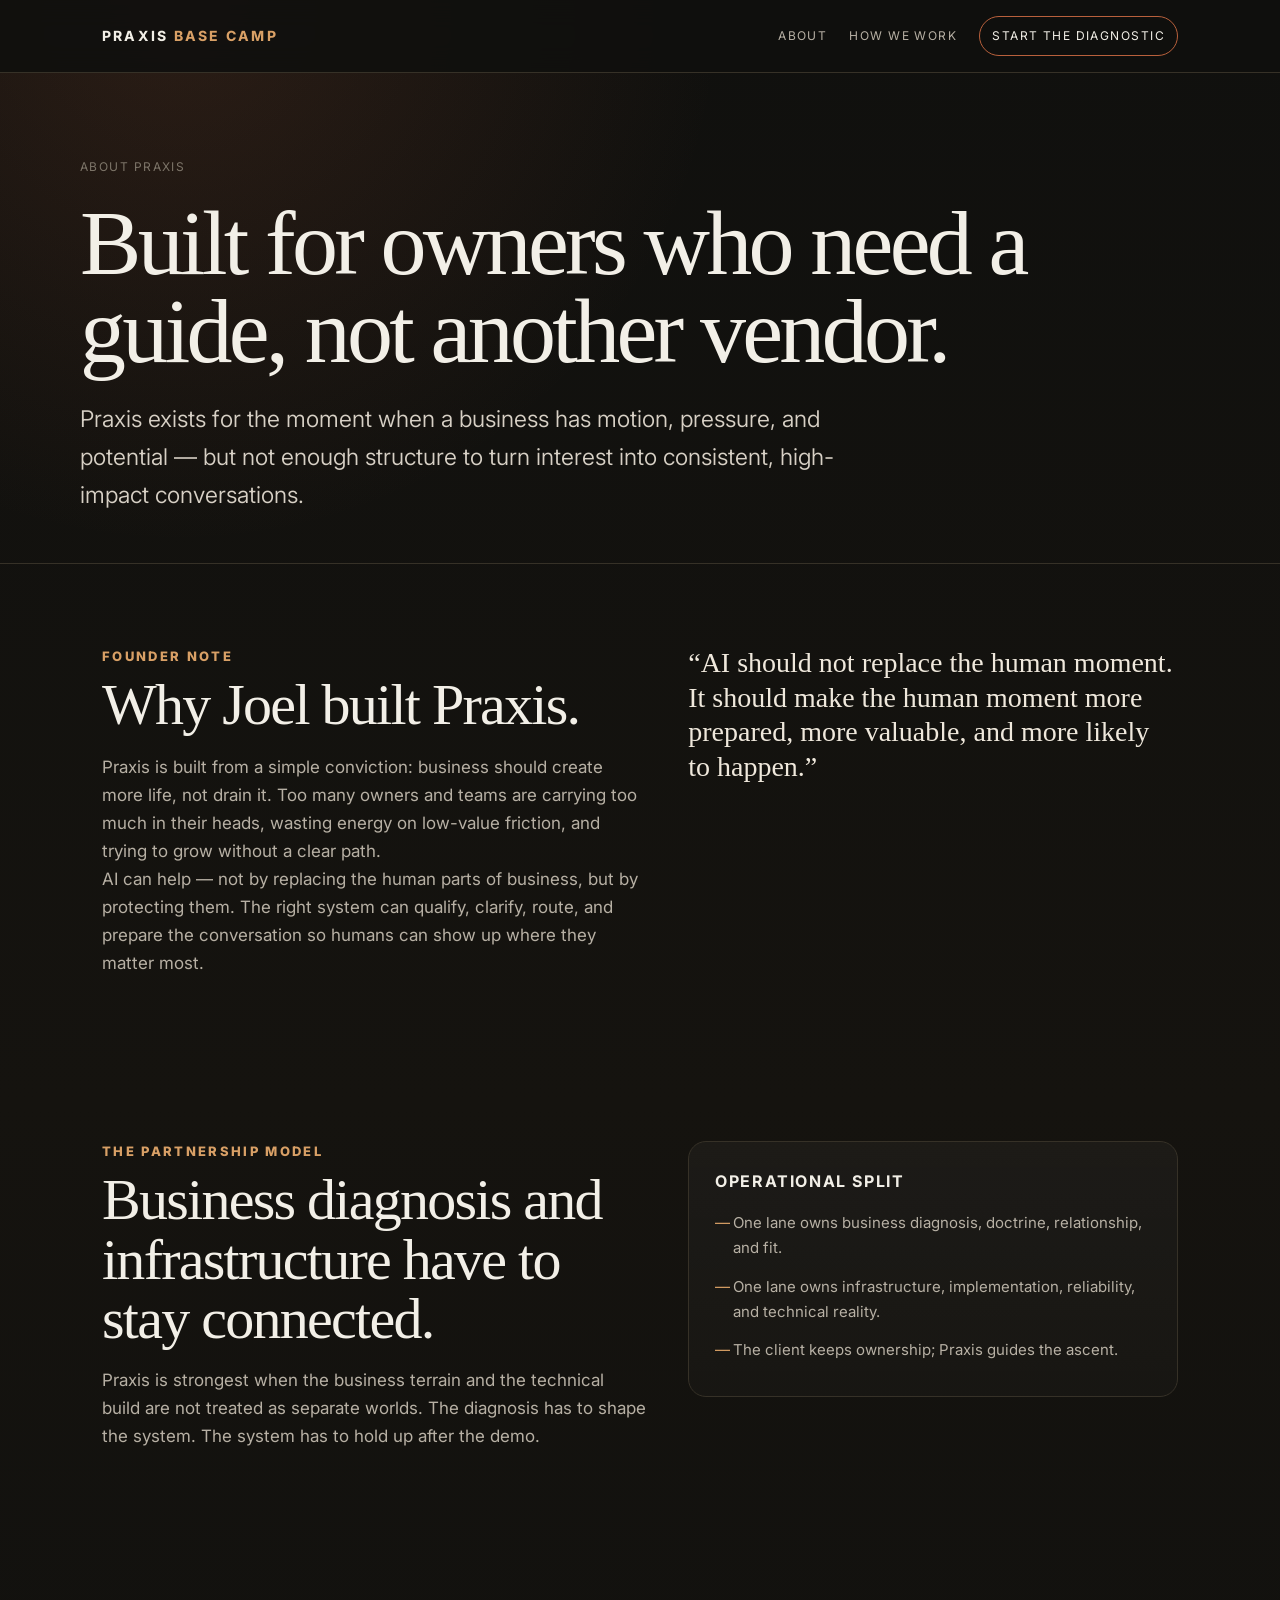
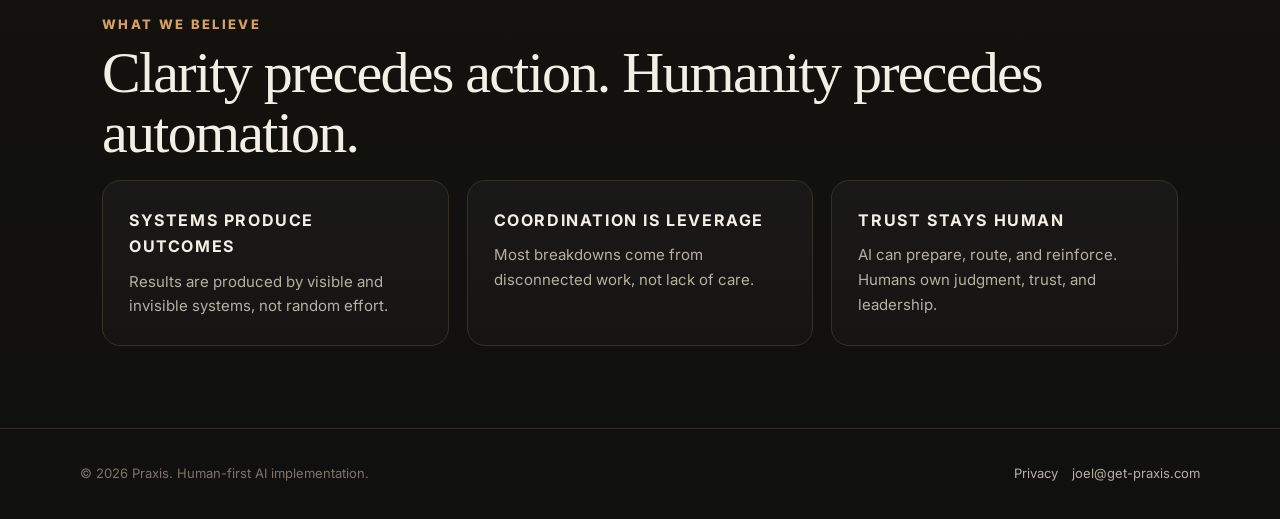
==== about.html @ cceb7b86 "Cache bust site stylesheet" ====
<!doctype html><html lang="en"><head><meta charset="utf-8"><meta name="viewport" content="width=device-width, initial-scale=1"><title>About Praxis</title><meta name="description" content="Praxis is the guide and implementation layer for human-first AI conversation systems."><link rel="preconnect" href="https://fonts.googleapis.com"><link rel="preconnect" href="https://fonts.gstatic.com" crossorigin><link href="https://fonts.googleapis.com/css2?family=Inter:wght@300;400;500;600;700;800&display=swap" rel="stylesheet"><link rel="stylesheet" href="/assets/site.css?v=078dad2"></head><body><div class="site"><nav class="nav"><div class="nav-inner"><a class="brand" href="/">PRAXIS <span>BASE CAMP</span></a><button class="menu" aria-label="Menu" onclick="document.querySelector('.links').classList.toggle('open')">Menu</button><div class="links"><a href="/about.html">About</a><a href="/how-we-work.html">How We Work</a><a class="nav-cta" href="/work-with-us.html#chat">Start the diagnostic</a></div></div></nav><main>
<section class="page-hero wrap"><div class="breadcrumb">About Praxis</div><h1>Built for owners who need a guide, not another vendor.</h1><p class="lead">Praxis exists for the moment when a business has motion, pressure, and potential — but not enough structure to turn interest into consistent, high-impact conversations.</p></section><div class="divider"></div>
<section class="section"><div class="wrap split"><div><div class="kicker">Founder note</div><h2>Why Joel built Praxis.</h2><p>Praxis is built from a simple conviction: business should create more life, not drain it. Too many owners and teams are carrying too much in their heads, wasting energy on low-value friction, and trying to grow without a clear path.</p><p>AI can help — not by replacing the human parts of business, but by protecting them. The right system can qualify, clarify, route, and prepare the conversation so humans can show up where they matter most.</p></div><div class="quote">“AI should not replace the human moment. It should make the human moment more prepared, more valuable, and more likely to happen.”</div></div></section>
<section class="section alt"><div class="wrap split"><div><div class="kicker">The partnership model</div><h2>Business diagnosis and infrastructure have to stay connected.</h2><p>Praxis is strongest when the business terrain and the technical build are not treated as separate worlds. The diagnosis has to shape the system. The system has to hold up after the demo.</p></div><div class="card"><h3>Operational split</h3><ul><li>One lane owns business diagnosis, doctrine, relationship, and fit.</li><li>One lane owns infrastructure, implementation, reliability, and technical reality.</li><li>The client keeps ownership; Praxis guides the ascent.</li></ul></div></div></section>
<section class="section"><div class="wrap"><div class="kicker">What we believe</div><h2>Clarity precedes action. Humanity precedes automation.</h2><div class="grid three"><div class="card"><h3>Systems produce outcomes</h3><p>Results are produced by visible and invisible systems, not random effort.</p></div><div class="card"><h3>Coordination is leverage</h3><p>Most breakdowns come from disconnected work, not lack of care.</p></div><div class="card"><h3>Trust stays human</h3><p>AI can prepare, route, and reinforce. Humans own judgment, trust, and leadership.</p></div></div></div></section>
</main><footer class="footer"><div class="footer-inner"><div>© 2026 Praxis. Human-first AI implementation.</div><div><a href="/privacy.html">Privacy</a><a href="mailto:joel@get-praxis.com">joel@get-praxis.com</a></div></div></footer></div></body></html>
---- assets/site.css ----
:root{
  --bg:#10100e; --panel:#181714; --panel2:#211f1a; --ink:#f2efe7; --muted:#b7b0a4; --faint:#7d7569; --line:#363127; --accent:#b8603c; --accent2:#d9a066; --ok:#8ca37d;
  --max:1120px; --serif: Georgia, 'Times New Roman', serif; --sans: Inter, ui-sans-serif, system-ui, -apple-system, BlinkMacSystemFont, 'Segoe UI', sans-serif;
}
*{box-sizing:border-box;margin:0;padding:0} html{scroll-behavior:smooth} body{font-family:var(--sans);background:var(--bg);color:var(--ink);line-height:1.65;-webkit-font-smoothing:antialiased} a{color:inherit}.site{min-height:100vh;background:radial-gradient(circle at 14% 0%,rgba(184,96,60,.16),transparent 34rem),linear-gradient(180deg,#10100e 0%,#15130f 52%,#10100e 100%)}
.nav{position:sticky;top:0;z-index:20;background:rgba(16,16,14,.9);backdrop-filter:blur(14px);border-bottom:1px solid var(--line)}.nav-inner{max-width:var(--max);margin:0 auto;padding:16px 22px;display:flex;align-items:center;justify-content:space-between;gap:20px}.brand{text-decoration:none;font-weight:750;letter-spacing:.16em;text-transform:uppercase;font-size:14px}.brand span{color:var(--accent2)}.links{display:flex;align-items:center;gap:22px}.links a,.links span{text-decoration:none;color:var(--muted);font-size:12px;letter-spacing:.12em;text-transform:uppercase}.links a:hover{color:var(--ink)}.nav-cta{border:1px solid var(--accent);color:var(--ink)!important;padding:9px 12px;border-radius:999px}.disabled-link{opacity:.62;cursor:not-allowed}.menu{display:none;background:none;border:1px solid var(--line);color:var(--ink);border-radius:8px;padding:8px 10px}
.wrap{max-width:var(--max);margin:0 auto;padding:0 22px}.hero{padding:112px 22px 88px;max-width:var(--max);margin:0 auto}.home-hero{position:relative;display:grid;grid-template-columns:minmax(0,1fr) 360px;gap:42px;align-items:center;margin-top:34px;margin-bottom:34px;padding:74px 54px 70px;border:1px solid rgba(227,188,123,.18);border-radius:30px;overflow:hidden;background:radial-gradient(circle at 16% 12%,rgba(227,188,123,.22),transparent 34%),radial-gradient(circle at 92% 20%,rgba(147,164,169,.23),transparent 36%),linear-gradient(135deg,#17140f 0%,#0d0e0d 58%,#151b1c 100%);box-shadow:0 34px 110px rgba(0,0,0,.34),0 1px 0 rgba(255,255,255,.05) inset}.home-hero:before{content:"";position:absolute;inset:16px;border-radius:24px;opacity:.12;background:repeating-radial-gradient(ellipse at 74% 45%,transparent 0 28px,rgba(227,188,123,.4) 29px 30px,transparent 31px 56px);mask-image:linear-gradient(to bottom,transparent,black 12%,black 74%,transparent);pointer-events:none}.home-hero>*{position:relative;z-index:1}.eyebrow{font-size:12px;letter-spacing:.22em;text-transform:uppercase;color:var(--accent2);font-weight:700;margin-bottom:18px}.hero h1,.page-hero h1{font-family:var(--serif);font-weight:500;letter-spacing:-.04em;line-height:.96;font-size:clamp(48px,8vw,92px);max-width:960px}.hero h1 em,.page-hero h1 em{font-style:italic;color:var(--accent2)}.lead{font-size:clamp(18px,2.1vw,23px);color:#d7d0c5;max-width:760px;margin-top:26px;font-weight:350}.hero-actions{display:flex;gap:14px;flex-wrap:wrap;margin-top:34px}.btn{display:inline-flex;align-items:center;justify-content:center;text-decoration:none;border-radius:999px;padding:13px 18px;font-size:13px;letter-spacing:.12em;text-transform:uppercase;font-weight:700}.btn.primary{background:var(--accent);color:#fff}.btn.secondary{border:1px solid var(--line);color:var(--ink)}.hero-primary{background:linear-gradient(180deg,#f9d998,#e5ad54)!important;color:#17130d!important;padding:15px 22px;box-shadow:0 0 0 1px rgba(255,255,255,.32) inset,0 16px 42px rgba(227,188,123,.22)}.hero-secondary{background:rgba(255,255,255,.035);border-color:rgba(255,255,255,.16)!important}.hero-card{background:linear-gradient(180deg,rgba(223,232,234,.96),rgba(192,207,211,.93));border:1px solid rgba(255,255,255,.62);border-radius:24px;padding:20px;color:#121815;box-shadow:0 24px 70px rgba(0,0,0,.26);min-height:320px}.hero-card-top{display:flex;justify-content:space-between;gap:14px;align-items:center;margin-bottom:18px;font-size:12px;letter-spacing:.13em;text-transform:uppercase;color:#476068}.hero-card-top b{color:#7c3f24;font-size:11px}.signal-card{background:rgba(255,255,255,.55);border:1px solid rgba(255,255,255,.58);border-radius:18px;padding:20px}.signal-card small{display:block;text-transform:uppercase;letter-spacing:.16em;color:#7c3f24;font-weight:800;margin-bottom:9px}.signal-card strong{display:block;font-family:var(--serif);font-size:28px;line-height:1.05;color:#121815;font-weight:500}.signal-card p{color:#3f4d4f;font-size:14px;line-height:1.55;margin-top:12px}.signal-list{display:grid;gap:10px;margin-top:16px}.signal-list div{display:flex;align-items:center;gap:10px;color:#263234;font-size:14px;font-weight:700}.signal-list span{width:9px;height:9px;border-radius:999px;background:#d99b48;box-shadow:0 0 0 5px rgba(217,155,72,.16)}.btn.disabled{background:#5a5042;color:#d7d0c5;cursor:not-allowed;opacity:.78}.btn:hover{transform:translateY(-1px)}.btn.disabled:hover{transform:none}
.divider{height:1px;background:var(--line)}.section{padding:82px 0}.section h2{font-family:var(--serif);font-size:clamp(34px,5vw,58px);line-height:1.02;font-weight:500;letter-spacing:-.03em;margin-bottom:18px}.section p{color:var(--muted);font-size:17px;max-width:760px}.grid{display:grid;gap:18px}.grid.three{grid-template-columns:repeat(3,1fr)}.grid.two{grid-template-columns:repeat(2,1fr)}.card{background:linear-gradient(180deg,rgba(255,255,255,.035),rgba(255,255,255,.015));border:1px solid var(--line);border-radius:18px;padding:26px}.card h3{font-size:16px;letter-spacing:.1em;text-transform:uppercase;margin-bottom:10px}.card p,.card li{font-size:15px;color:var(--muted)}.card ul{list-style:none;margin-top:10px}.card li{padding:7px 0 7px 18px;position:relative}.card li:before{content:'—';position:absolute;left:0;color:var(--accent2)}.callout{background:var(--panel);border:1px solid var(--line);border-left:3px solid var(--accent);border-radius:16px;padding:26px;margin-top:24px;color:#d8d1c5}.split{display:grid;grid-template-columns:1fr .9fr;gap:42px;align-items:start}.kicker{font-size:13px;letter-spacing:.18em;text-transform:uppercase;color:var(--accent2);font-weight:800;margin-bottom:8px}.quote{font-family:var(--serif);font-size:28px;line-height:1.24;color:#efe8dc}.page-hero{padding:84px 0 48px}.breadcrumb{color:var(--faint);font-size:12px;letter-spacing:.12em;text-transform:uppercase;margin-bottom:22px}.list{display:grid;gap:12px;margin-top:22px}.list div{border-top:1px solid var(--line);padding-top:14px;color:var(--muted)}.list strong{color:var(--ink)}
.rep-panel{background:radial-gradient(circle at 18% 0%,rgba(255,255,255,.82),transparent 34%),linear-gradient(135deg,#eee6d7 0%,#dbe3e4 56%,#c5d1d3 100%);border:1px solid rgba(244,238,229,.72);border-radius:24px;padding:24px;box-shadow:0 34px 100px rgba(0,0,0,.30),0 1px 0 rgba(255,255,255,.6) inset;color:#181510}.rep-panel h2{color:#15120e}.rep-panel p{color:#3f413d}.rep-panel .kicker{color:#8f4d2c}.rep-frame{width:100%;height:620px;border:0;border-radius:16px;background:#d2dcdf;display:block}.rep-placeholder{min-height:620px;border:1px dashed #5a5042;border-radius:16px;display:flex;align-items:center;justify-content:center;padding:30px;text-align:center;color:var(--muted);background:#0b0b0a}.rep-placeholder strong{display:block;color:var(--ink);font-family:var(--serif);font-size:28px;margin-bottom:10px;font-weight:500}.rep-direct-link{position:relative;display:flex;min-height:360px;height:auto;flex-direction:column;align-items:center;justify-content:center;text-align:center;padding:36px;border:1px solid rgba(76,96,101,.28);overflow:hidden;background:radial-gradient(circle at 50% -24%,rgba(255,255,255,.58),transparent 44%),linear-gradient(180deg,#dce7e9 0%,#c4d2d6 100%);box-shadow:0 18px 42px rgba(67,82,83,.18),0 1px 0 rgba(255,255,255,.62) inset}.rep-direct-link:before{content:"";position:absolute;inset:18px;border-radius:14px;opacity:.22;background:repeating-radial-gradient(ellipse at 50% 48%,transparent 0 22px,rgba(44,64,70,.32) 23px 24px,transparent 25px 44px);mask-image:linear-gradient(to bottom,transparent,black 18%,black 72%,transparent);pointer-events:none}.rep-direct-link>*{position:relative;z-index:1}.rep-direct-link p{max-width:620px;color:#344247;margin:0 0 16px}.rep-direct-link strong{display:block;color:#111815;font-family:var(--serif);font-size:32px;font-weight:500;margin-bottom:4px}.basecamp-cta{background:linear-gradient(180deg,#f9d998,#e7b95f);color:#17130d;box-shadow:0 0 0 1px rgba(255,255,255,.46) inset,0 14px 34px rgba(116,80,29,.22)}.basecamp-cta:hover{background:linear-gradient(180deg,#ffe5a9,#f0c982);box-shadow:0 0 0 1px rgba(255,255,255,.55) inset,0 18px 44px rgba(116,80,29,.30)}
.fallback{margin-top:14px;font-size:14px;color:#505650}.fallback a{color:#7c3f24}

.footer{border-top:1px solid var(--line);padding:34px 22px;color:var(--faint);font-size:13px}.footer-inner{max-width:var(--max);margin:0 auto;display:flex;justify-content:space-between;gap:20px;flex-wrap:wrap}.footer a{color:var(--muted);text-decoration:none;margin-left:14px}.footer a:hover{color:var(--ink)}
@media(max-width:820px){.links{display:none;position:absolute;top:61px;left:0;right:0;background:#10100e;border-bottom:1px solid var(--line);padding:18px 22px;flex-direction:column;align-items:flex-start}.links.open{display:flex}.menu{display:block}.grid.three,.grid.two,.split{grid-template-columns:1fr}.hero{padding-top:76px}.home-hero{grid-template-columns:1fr;margin-top:18px;padding:48px 24px}.hero-card{min-height:auto}.section{padding:60px 0}.rep-frame,.rep-placeholder{height:700px;min-height:700px}.rep-direct-link{height:auto;min-height:420px}.footer-inner{display:block}.footer a{display:inline-block;margin:8px 14px 0 0}}

/* Chat iframe scroll containment: keep third-party chatbot focus/auto-scroll inside the embed. */
.rep-panel{overflow-anchor:none;contain:layout paint}.rep-frame{overscroll-behavior:contain}
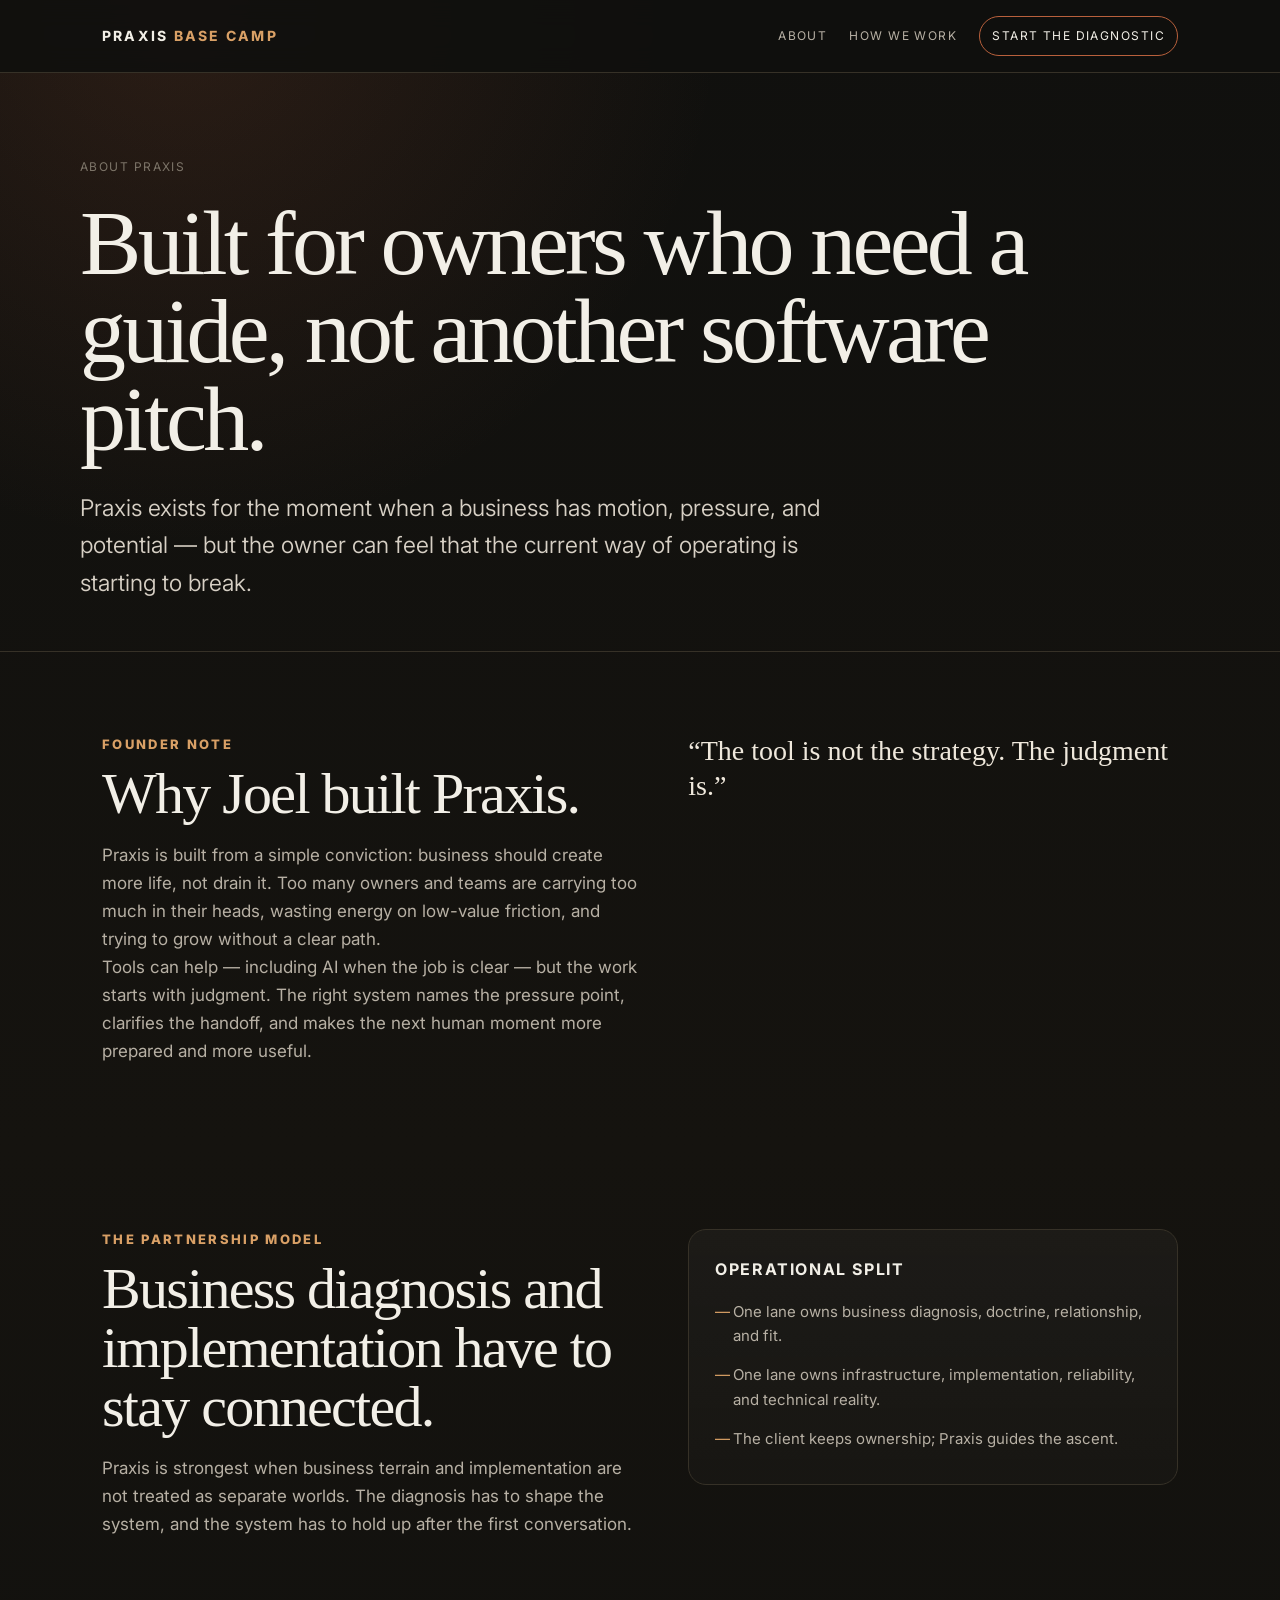
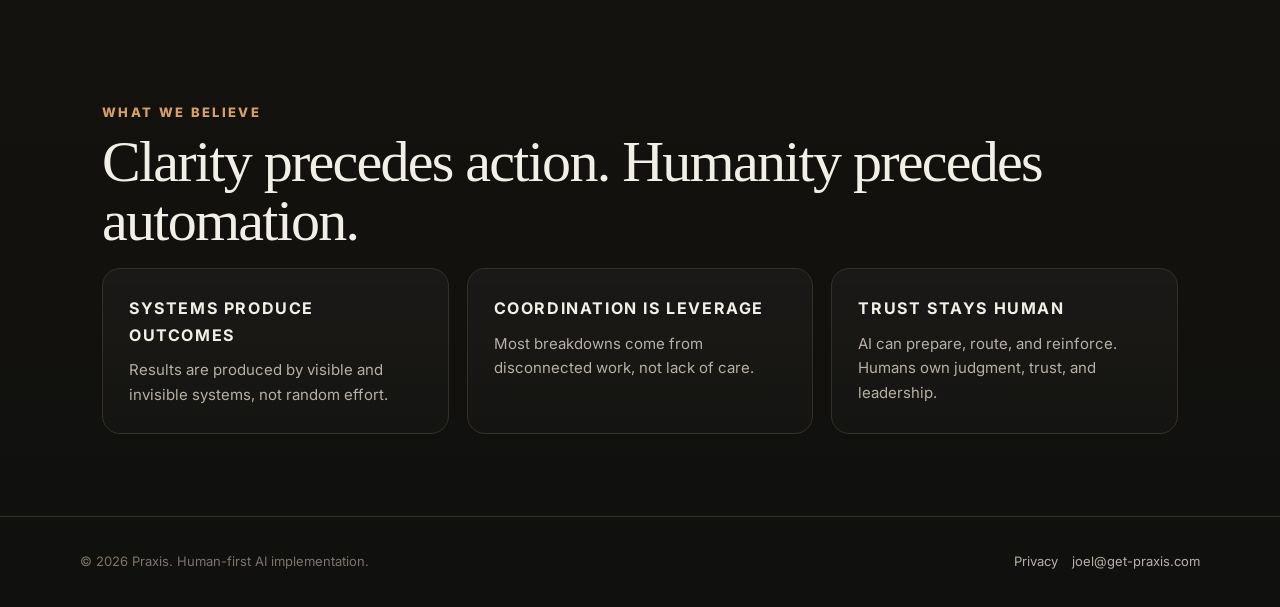
==== commit 9fc8ec36: "Update Praxis business-first positioning" ====
--- a/about.html
+++ b/about.html
@@ -1,6 +1,6 @@
-<!doctype html><html lang="en"><head><meta charset="utf-8"><meta name="viewport" content="width=device-width, initial-scale=1"><title>About Praxis</title><meta name="description" content="Praxis is the guide and implementation layer for human-first AI conversation systems."><link rel="preconnect" href="https://fonts.googleapis.com"><link rel="preconnect" href="https://fonts.gstatic.com" crossorigin><link href="https://fonts.googleapis.com/css2?family=Inter:wght@300;400;500;600;700;800&display=swap" rel="stylesheet"><link rel="stylesheet" href="/assets/site.css?v=078dad2"></head><body><div class="site"><nav class="nav"><div class="nav-inner"><a class="brand" href="/">PRAXIS <span>BASE CAMP</span></a><button class="menu" aria-label="Menu" onclick="document.querySelector('.links').classList.toggle('open')">Menu</button><div class="links"><a href="/about.html">About</a><a href="/how-we-work.html">How We Work</a><a class="nav-cta" href="/work-with-us.html#chat">Start the diagnostic</a></div></div></nav><main>
-<section class="page-hero wrap"><div class="breadcrumb">About Praxis</div><h1>Built for owners who need a guide, not another vendor.</h1><p class="lead">Praxis exists for the moment when a business has motion, pressure, and potential — but not enough structure to turn interest into consistent, high-impact conversations.</p></section><div class="divider"></div>
-<section class="section"><div class="wrap split"><div><div class="kicker">Founder note</div><h2>Why Joel built Praxis.</h2><p>Praxis is built from a simple conviction: business should create more life, not drain it. Too many owners and teams are carrying too much in their heads, wasting energy on low-value friction, and trying to grow without a clear path.</p><p>AI can help — not by replacing the human parts of business, but by protecting them. The right system can qualify, clarify, route, and prepare the conversation so humans can show up where they matter most.</p></div><div class="quote">“AI should not replace the human moment. It should make the human moment more prepared, more valuable, and more likely to happen.”</div></div></section>
-<section class="section alt"><div class="wrap split"><div><div class="kicker">The partnership model</div><h2>Business diagnosis and infrastructure have to stay connected.</h2><p>Praxis is strongest when the business terrain and the technical build are not treated as separate worlds. The diagnosis has to shape the system. The system has to hold up after the demo.</p></div><div class="card"><h3>Operational split</h3><ul><li>One lane owns business diagnosis, doctrine, relationship, and fit.</li><li>One lane owns infrastructure, implementation, reliability, and technical reality.</li><li>The client keeps ownership; Praxis guides the ascent.</li></ul></div></div></section>
+<!doctype html><html lang="en"><head><meta charset="utf-8"><meta name="viewport" content="width=device-width, initial-scale=1"><title>About Praxis</title><meta name="description" content="Praxis is a business-first implementation partner for owner-led companies that need clarity before tools."><link rel="preconnect" href="https://fonts.googleapis.com"><link rel="preconnect" href="https://fonts.gstatic.com" crossorigin><link href="https://fonts.googleapis.com/css2?family=Inter:wght@300;400;500;600;700;800&display=swap" rel="stylesheet"><link rel="stylesheet" href="/assets/site.css?v=topo-compass-1"></head><body><div class="site"><nav class="nav"><div class="nav-inner"><a class="brand" href="/">PRAXIS <span>BASE CAMP</span></a><button class="menu" aria-label="Menu" onclick="document.querySelector('.links').classList.toggle('open')">Menu</button><div class="links"><a href="/about.html">About</a><a href="/how-we-work.html">How We Work</a><a class="nav-cta" href="/work-with-us.html#chat">Start the diagnostic</a></div></div></nav><main>
+<section class="page-hero wrap"><div class="breadcrumb">About Praxis</div><h1>Built for owners who need a guide, not another software pitch.</h1><p class="lead">Praxis exists for the moment when a business has motion, pressure, and potential — but the owner can feel that the current way of operating is starting to break.</p></section><div class="divider"></div>
+<section class="section"><div class="wrap split"><div><div class="kicker">Founder note</div><h2>Why Joel built Praxis.</h2><p>Praxis is built from a simple conviction: business should create more life, not drain it. Too many owners and teams are carrying too much in their heads, wasting energy on low-value friction, and trying to grow without a clear path.</p><p>Tools can help — including AI when the job is clear — but the work starts with judgment. The right system names the pressure point, clarifies the handoff, and makes the next human moment more prepared and more useful.</p></div><div class="quote">“The tool is not the strategy. The judgment is.”</div></div></section>
+<section class="section alt"><div class="wrap split"><div><div class="kicker">The partnership model</div><h2>Business diagnosis and implementation have to stay connected.</h2><p>Praxis is strongest when business terrain and implementation are not treated as separate worlds. The diagnosis has to shape the system, and the system has to hold up after the first conversation.</p></div><div class="card"><h3>Operational split</h3><ul><li>One lane owns business diagnosis, doctrine, relationship, and fit.</li><li>One lane owns infrastructure, implementation, reliability, and technical reality.</li><li>The client keeps ownership; Praxis guides the ascent.</li></ul></div></div></section>
 <section class="section"><div class="wrap"><div class="kicker">What we believe</div><h2>Clarity precedes action. Humanity precedes automation.</h2><div class="grid three"><div class="card"><h3>Systems produce outcomes</h3><p>Results are produced by visible and invisible systems, not random effort.</p></div><div class="card"><h3>Coordination is leverage</h3><p>Most breakdowns come from disconnected work, not lack of care.</p></div><div class="card"><h3>Trust stays human</h3><p>AI can prepare, route, and reinforce. Humans own judgment, trust, and leadership.</p></div></div></div></section>
 </main><footer class="footer"><div class="footer-inner"><div>© 2026 Praxis. Human-first AI implementation.</div><div><a href="/privacy.html">Privacy</a><a href="mailto:joel@get-praxis.com">joel@get-praxis.com</a></div></div></footer></div></body></html>
--- a/assets/site.css
+++ b/assets/site.css
@@ -5,13 +5,13 @@
 }
 *{box-sizing:border-box;margin:0;padding:0} html{scroll-behavior:smooth} body{font-family:var(--sans);background:var(--bg);color:var(--ink);line-height:1.65;-webkit-font-smoothing:antialiased} a{color:inherit}.site{min-height:100vh;background:radial-gradient(circle at 14% 0%,rgba(184,96,60,.16),transparent 34rem),linear-gradient(180deg,#10100e 0%,#15130f 52%,#10100e 100%)}
 .nav{position:sticky;top:0;z-index:20;background:rgba(16,16,14,.9);backdrop-filter:blur(14px);border-bottom:1px solid var(--line)}.nav-inner{max-width:var(--max);margin:0 auto;padding:16px 22px;display:flex;align-items:center;justify-content:space-between;gap:20px}.brand{text-decoration:none;font-weight:750;letter-spacing:.16em;text-transform:uppercase;font-size:14px}.brand span{color:var(--accent2)}.links{display:flex;align-items:center;gap:22px}.links a,.links span{text-decoration:none;color:var(--muted);font-size:12px;letter-spacing:.12em;text-transform:uppercase}.links a:hover{color:var(--ink)}.nav-cta{border:1px solid var(--accent);color:var(--ink)!important;padding:9px 12px;border-radius:999px}.disabled-link{opacity:.62;cursor:not-allowed}.menu{display:none;background:none;border:1px solid var(--line);color:var(--ink);border-radius:8px;padding:8px 10px}
-.wrap{max-width:var(--max);margin:0 auto;padding:0 22px}.hero{padding:112px 22px 88px;max-width:var(--max);margin:0 auto}.home-hero{position:relative;display:grid;grid-template-columns:minmax(0,1fr) 360px;gap:42px;align-items:center;margin-top:34px;margin-bottom:34px;padding:74px 54px 70px;border:1px solid rgba(227,188,123,.18);border-radius:30px;overflow:hidden;background:radial-gradient(circle at 16% 12%,rgba(227,188,123,.22),transparent 34%),radial-gradient(circle at 92% 20%,rgba(147,164,169,.23),transparent 36%),linear-gradient(135deg,#17140f 0%,#0d0e0d 58%,#151b1c 100%);box-shadow:0 34px 110px rgba(0,0,0,.34),0 1px 0 rgba(255,255,255,.05) inset}.home-hero:before{content:"";position:absolute;inset:16px;border-radius:24px;opacity:.12;background:repeating-radial-gradient(ellipse at 74% 45%,transparent 0 28px,rgba(227,188,123,.4) 29px 30px,transparent 31px 56px);mask-image:linear-gradient(to bottom,transparent,black 12%,black 74%,transparent);pointer-events:none}.home-hero>*{position:relative;z-index:1}.eyebrow{font-size:12px;letter-spacing:.22em;text-transform:uppercase;color:var(--accent2);font-weight:700;margin-bottom:18px}.hero h1,.page-hero h1{font-family:var(--serif);font-weight:500;letter-spacing:-.04em;line-height:.96;font-size:clamp(48px,8vw,92px);max-width:960px}.hero h1 em,.page-hero h1 em{font-style:italic;color:var(--accent2)}.lead{font-size:clamp(18px,2.1vw,23px);color:#d7d0c5;max-width:760px;margin-top:26px;font-weight:350}.hero-actions{display:flex;gap:14px;flex-wrap:wrap;margin-top:34px}.btn{display:inline-flex;align-items:center;justify-content:center;text-decoration:none;border-radius:999px;padding:13px 18px;font-size:13px;letter-spacing:.12em;text-transform:uppercase;font-weight:700}.btn.primary{background:var(--accent);color:#fff}.btn.secondary{border:1px solid var(--line);color:var(--ink)}.hero-primary{background:linear-gradient(180deg,#f9d998,#e5ad54)!important;color:#17130d!important;padding:15px 22px;box-shadow:0 0 0 1px rgba(255,255,255,.32) inset,0 16px 42px rgba(227,188,123,.22)}.hero-secondary{background:rgba(255,255,255,.035);border-color:rgba(255,255,255,.16)!important}.hero-card{background:linear-gradient(180deg,rgba(223,232,234,.96),rgba(192,207,211,.93));border:1px solid rgba(255,255,255,.62);border-radius:24px;padding:20px;color:#121815;box-shadow:0 24px 70px rgba(0,0,0,.26);min-height:320px}.hero-card-top{display:flex;justify-content:space-between;gap:14px;align-items:center;margin-bottom:18px;font-size:12px;letter-spacing:.13em;text-transform:uppercase;color:#476068}.hero-card-top b{color:#7c3f24;font-size:11px}.signal-card{background:rgba(255,255,255,.55);border:1px solid rgba(255,255,255,.58);border-radius:18px;padding:20px}.signal-card small{display:block;text-transform:uppercase;letter-spacing:.16em;color:#7c3f24;font-weight:800;margin-bottom:9px}.signal-card strong{display:block;font-family:var(--serif);font-size:28px;line-height:1.05;color:#121815;font-weight:500}.signal-card p{color:#3f4d4f;font-size:14px;line-height:1.55;margin-top:12px}.signal-list{display:grid;gap:10px;margin-top:16px}.signal-list div{display:flex;align-items:center;gap:10px;color:#263234;font-size:14px;font-weight:700}.signal-list span{width:9px;height:9px;border-radius:999px;background:#d99b48;box-shadow:0 0 0 5px rgba(217,155,72,.16)}.btn.disabled{background:#5a5042;color:#d7d0c5;cursor:not-allowed;opacity:.78}.btn:hover{transform:translateY(-1px)}.btn.disabled:hover{transform:none}
+.wrap{max-width:var(--max);margin:0 auto;padding:0 22px}.hero{padding:112px 22px 88px;max-width:var(--max);margin:0 auto}.home-hero{position:relative;display:grid;grid-template-columns:1fr;gap:34px;align-items:center;margin-top:26px;margin-bottom:34px;padding:72px 54px 48px;border:1px solid rgba(227,188,123,.18);border-radius:32px;overflow:hidden;text-align:center;background:radial-gradient(circle at 16% 88%,rgba(241,147,70,.34),transparent 34%),radial-gradient(circle at 82% 78%,rgba(247,213,94,.42),transparent 33%),radial-gradient(circle at 50% 45%,rgba(209,146,211,.20),transparent 42%),linear-gradient(180deg,#f5f2eb 0%,#ece8df 48%,#f3d8b1 100%);box-shadow:0 34px 110px rgba(0,0,0,.22),0 1px 0 rgba(255,255,255,.7) inset;color:#11131a}.home-hero:before{content:"";position:absolute;inset:16px;border-radius:24px;opacity:.16;background:repeating-radial-gradient(ellipse at 28% 78%,transparent 0 18px,rgba(77,63,51,.38) 19px 20px,transparent 21px 38px),repeating-radial-gradient(ellipse at 70% 72%,transparent 0 24px,rgba(77,63,51,.30) 25px 26px,transparent 27px 52px),repeating-radial-gradient(ellipse at 50% 48%,transparent 0 42px,rgba(77,63,51,.20) 43px 44px,transparent 45px 82px);mask-image:linear-gradient(to bottom,transparent,black 12%,black 84%,transparent);pointer-events:none}.home-hero:after{content:"N";position:absolute;right:44px;bottom:34px;width:138px;height:138px;border-radius:999px;border:1px solid rgba(82,62,44,.25);display:grid;place-items:start center;padding-top:9px;font-size:13px;font-weight:800;letter-spacing:.12em;color:rgba(82,62,44,.34);opacity:.42;background:radial-gradient(circle,transparent 0 31%,rgba(82,62,44,.20) 32% 33%,transparent 34% 100%),conic-gradient(from 45deg,transparent 0 10deg,rgba(82,62,44,.30) 10deg 13deg,transparent 13deg 77deg,rgba(82,62,44,.22) 77deg 80deg,transparent 80deg 100%);box-shadow:0 0 0 28px rgba(255,255,255,.05) inset;pointer-events:none}.home-hero>*{position:relative;z-index:1}.hero-copy{max-width:900px;margin:0 auto}.eyebrow{font-size:12px;letter-spacing:.22em;text-transform:uppercase;color:var(--accent2);font-weight:700;margin-bottom:18px}.home-hero .eyebrow{color:#9a4f2e}.hero h1,.page-hero h1{font-family:var(--serif);font-weight:500;letter-spacing:-.04em;line-height:.96;font-size:clamp(48px,8vw,92px);max-width:960px}.home-hero h1{color:#11131a;margin:0 auto;max-width:880px}.hero h1 em,.page-hero h1 em{font-style:italic;color:var(--accent2)}.lead{font-size:clamp(18px,2.1vw,23px);color:#d7d0c5;max-width:760px;margin-top:26px;font-weight:350}.home-hero .lead{color:#4e514f;margin:24px auto 0;max-width:660px}.hero-actions{display:flex;gap:14px;flex-wrap:wrap;margin-top:34px}.home-hero .hero-actions{justify-content:center}.btn{display:inline-flex;align-items:center;justify-content:center;text-decoration:none;border-radius:999px;padding:13px 18px;font-size:13px;letter-spacing:.12em;text-transform:uppercase;font-weight:700}.btn.primary{background:var(--accent);color:#fff}.btn.secondary{border:1px solid var(--line);color:var(--ink)}.hero-primary{background:linear-gradient(180deg,#f9d998,#e7b95f)!important;color:#17130d!important;padding:15px 22px;box-shadow:0 0 0 1px rgba(255,255,255,.46) inset,0 14px 34px rgba(116,80,29,.22)}.hero-primary:hover{background:linear-gradient(180deg,#ffe5a9,#f0c982)!important;box-shadow:0 0 0 1px rgba(255,255,255,.55) inset,0 18px 44px rgba(116,80,29,.30)}.hero-secondary{color:#3d403e!important;border-color:rgba(30,30,24,.18)!important;background:rgba(255,255,255,.34)}.hero-notes{display:flex;justify-content:center;gap:16px;flex-wrap:wrap;margin-top:18px;color:#79756d;font-size:12px}.hero-notes span+span:before{content:"·";margin-right:16px;color:#a48a69}.hero-card{max-width:820px;width:100%;margin:4px auto 0;background:rgba(255,255,255,.46);border:1px solid rgba(255,255,255,.66);border-radius:24px;padding:18px;color:#121815;box-shadow:0 20px 70px rgba(109,80,48,.16);backdrop-filter:blur(10px);display:grid;grid-template-columns:1fr 1.6fr 1.1fr;gap:16px;text-align:left;align-items:center}.hero-card-top{display:grid;gap:6px;font-size:11px;letter-spacing:.13em;text-transform:uppercase;color:#657071}.hero-card-top b{color:#9a4f2e;font-size:11px}.signal-card{background:rgba(255,255,255,.48);border:1px solid rgba(255,255,255,.58);border-radius:18px;padding:18px}.signal-card small{display:block;text-transform:uppercase;letter-spacing:.16em;color:#9a4f2e;font-weight:800;margin-bottom:8px}.signal-card strong{display:block;font-family:var(--serif);font-size:25px;line-height:1.05;color:#121815;font-weight:500}.signal-card p{color:#4d5657;font-size:14px;line-height:1.5;margin-top:10px}.signal-list{display:grid;gap:10px}.signal-list div{display:flex;align-items:center;gap:10px;color:#313c3d;font-size:14px;font-weight:700}.signal-list span{width:9px;height:9px;border-radius:999px;background:#d99b48;box-shadow:0 0 0 5px rgba(217,155,72,.16)}.btn.disabled{background:#5a5042;color:#d7d0c5;cursor:not-allowed;opacity:.78}.btn:hover{transform:translateY(-1px)}.btn.disabled:hover{transform:none}
 .divider{height:1px;background:var(--line)}.section{padding:82px 0}.section h2{font-family:var(--serif);font-size:clamp(34px,5vw,58px);line-height:1.02;font-weight:500;letter-spacing:-.03em;margin-bottom:18px}.section p{color:var(--muted);font-size:17px;max-width:760px}.grid{display:grid;gap:18px}.grid.three{grid-template-columns:repeat(3,1fr)}.grid.two{grid-template-columns:repeat(2,1fr)}.card{background:linear-gradient(180deg,rgba(255,255,255,.035),rgba(255,255,255,.015));border:1px solid var(--line);border-radius:18px;padding:26px}.card h3{font-size:16px;letter-spacing:.1em;text-transform:uppercase;margin-bottom:10px}.card p,.card li{font-size:15px;color:var(--muted)}.card ul{list-style:none;margin-top:10px}.card li{padding:7px 0 7px 18px;position:relative}.card li:before{content:'—';position:absolute;left:0;color:var(--accent2)}.callout{background:var(--panel);border:1px solid var(--line);border-left:3px solid var(--accent);border-radius:16px;padding:26px;margin-top:24px;color:#d8d1c5}.split{display:grid;grid-template-columns:1fr .9fr;gap:42px;align-items:start}.kicker{font-size:13px;letter-spacing:.18em;text-transform:uppercase;color:var(--accent2);font-weight:800;margin-bottom:8px}.quote{font-family:var(--serif);font-size:28px;line-height:1.24;color:#efe8dc}.page-hero{padding:84px 0 48px}.breadcrumb{color:var(--faint);font-size:12px;letter-spacing:.12em;text-transform:uppercase;margin-bottom:22px}.list{display:grid;gap:12px;margin-top:22px}.list div{border-top:1px solid var(--line);padding-top:14px;color:var(--muted)}.list strong{color:var(--ink)}
-.rep-panel{background:radial-gradient(circle at 18% 0%,rgba(255,255,255,.82),transparent 34%),linear-gradient(135deg,#eee6d7 0%,#dbe3e4 56%,#c5d1d3 100%);border:1px solid rgba(244,238,229,.72);border-radius:24px;padding:24px;box-shadow:0 34px 100px rgba(0,0,0,.30),0 1px 0 rgba(255,255,255,.6) inset;color:#181510}.rep-panel h2{color:#15120e}.rep-panel p{color:#3f413d}.rep-panel .kicker{color:#8f4d2c}.rep-frame{width:100%;height:620px;border:0;border-radius:16px;background:#d2dcdf;display:block}.rep-placeholder{min-height:620px;border:1px dashed #5a5042;border-radius:16px;display:flex;align-items:center;justify-content:center;padding:30px;text-align:center;color:var(--muted);background:#0b0b0a}.rep-placeholder strong{display:block;color:var(--ink);font-family:var(--serif);font-size:28px;margin-bottom:10px;font-weight:500}.rep-direct-link{position:relative;display:flex;min-height:360px;height:auto;flex-direction:column;align-items:center;justify-content:center;text-align:center;padding:36px;border:1px solid rgba(76,96,101,.28);overflow:hidden;background:radial-gradient(circle at 50% -24%,rgba(255,255,255,.58),transparent 44%),linear-gradient(180deg,#dce7e9 0%,#c4d2d6 100%);box-shadow:0 18px 42px rgba(67,82,83,.18),0 1px 0 rgba(255,255,255,.62) inset}.rep-direct-link:before{content:"";position:absolute;inset:18px;border-radius:14px;opacity:.22;background:repeating-radial-gradient(ellipse at 50% 48%,transparent 0 22px,rgba(44,64,70,.32) 23px 24px,transparent 25px 44px);mask-image:linear-gradient(to bottom,transparent,black 18%,black 72%,transparent);pointer-events:none}.rep-direct-link>*{position:relative;z-index:1}.rep-direct-link p{max-width:620px;color:#344247;margin:0 0 16px}.rep-direct-link strong{display:block;color:#111815;font-family:var(--serif);font-size:32px;font-weight:500;margin-bottom:4px}.basecamp-cta{background:linear-gradient(180deg,#f9d998,#e7b95f);color:#17130d;box-shadow:0 0 0 1px rgba(255,255,255,.46) inset,0 14px 34px rgba(116,80,29,.22)}.basecamp-cta:hover{background:linear-gradient(180deg,#ffe5a9,#f0c982);box-shadow:0 0 0 1px rgba(255,255,255,.55) inset,0 18px 44px rgba(116,80,29,.30)}
+.rep-panel{background:radial-gradient(circle at 18% 0%,rgba(255,255,255,.82),transparent 34%),linear-gradient(135deg,#eee6d7 0%,#dbe3e4 56%,#c5d1d3 100%);border:1px solid rgba(244,238,229,.72);border-radius:24px;padding:24px;box-shadow:0 34px 100px rgba(0,0,0,.30),0 1px 0 rgba(255,255,255,.6) inset;color:#181510}.rep-panel h2{color:#15120e}.rep-panel p{color:#3f413d}.rep-panel .kicker{color:#8f4d2c}.rep-frame{width:100%;height:620px;border:0;border-radius:16px;background:#d2dcdf;display:block}.rep-placeholder{min-height:620px;border:1px dashed #5a5042;border-radius:16px;display:flex;align-items:center;justify-content:center;padding:30px;text-align:center;color:var(--muted);background:#0b0b0a}.rep-placeholder strong{display:block;color:var(--ink);font-family:var(--serif);font-size:28px;margin-bottom:10px;font-weight:500}.rep-direct-link{position:relative;display:flex;min-height:360px;height:auto;flex-direction:column;align-items:center;justify-content:center;text-align:center;padding:36px;border:1px solid rgba(76,96,101,.28);overflow:hidden;background:radial-gradient(circle at 50% -24%,rgba(255,255,255,.58),transparent 44%),linear-gradient(180deg,#dce7e9 0%,#c4d2d6 100%);box-shadow:0 18px 42px rgba(67,82,83,.18),0 1px 0 rgba(255,255,255,.62) inset}.rep-direct-link:before{content:"";position:absolute;inset:18px;border-radius:14px;opacity:.26;background:repeating-radial-gradient(ellipse at 28% 70%,transparent 0 14px,rgba(44,64,70,.34) 15px 16px,transparent 17px 31px),repeating-radial-gradient(ellipse at 72% 56%,transparent 0 19px,rgba(44,64,70,.25) 20px 21px,transparent 22px 42px),repeating-radial-gradient(ellipse at 48% 42%,transparent 0 32px,rgba(44,64,70,.18) 33px 34px,transparent 35px 62px);mask-image:linear-gradient(to bottom,transparent,black 16%,black 76%,transparent);pointer-events:none}.rep-direct-link:after{content:"N";position:absolute;right:24px;bottom:22px;width:96px;height:96px;border-radius:999px;border:1px solid rgba(44,64,70,.24);display:grid;place-items:start center;padding-top:6px;font-size:10px;font-weight:800;letter-spacing:.1em;color:rgba(44,64,70,.34);opacity:.48;background:radial-gradient(circle,transparent 0 31%,rgba(44,64,70,.19) 32% 33%,transparent 34% 100%),conic-gradient(from 45deg,transparent 0 10deg,rgba(44,64,70,.30) 10deg 13deg,transparent 13deg 77deg,rgba(44,64,70,.22) 77deg 80deg,transparent 80deg 100%);pointer-events:none}.rep-direct-link>*{position:relative;z-index:1}.rep-direct-link p{max-width:620px;color:#344247;margin:0 0 16px}.rep-direct-link strong{display:block;color:#111815;font-family:var(--serif);font-size:32px;font-weight:500;margin-bottom:4px}.basecamp-cta{background:linear-gradient(180deg,#f9d998,#e7b95f);color:#17130d;box-shadow:0 0 0 1px rgba(255,255,255,.46) inset,0 14px 34px rgba(116,80,29,.22)}.basecamp-cta:hover{background:linear-gradient(180deg,#ffe5a9,#f0c982);box-shadow:0 0 0 1px rgba(255,255,255,.55) inset,0 18px 44px rgba(116,80,29,.30)}
 .fallback{margin-top:14px;font-size:14px;color:#505650}.fallback a{color:#7c3f24}
 
 .footer{border-top:1px solid var(--line);padding:34px 22px;color:var(--faint);font-size:13px}.footer-inner{max-width:var(--max);margin:0 auto;display:flex;justify-content:space-between;gap:20px;flex-wrap:wrap}.footer a{color:var(--muted);text-decoration:none;margin-left:14px}.footer a:hover{color:var(--ink)}
-@media(max-width:820px){.links{display:none;position:absolute;top:61px;left:0;right:0;background:#10100e;border-bottom:1px solid var(--line);padding:18px 22px;flex-direction:column;align-items:flex-start}.links.open{display:flex}.menu{display:block}.grid.three,.grid.two,.split{grid-template-columns:1fr}.hero{padding-top:76px}.home-hero{grid-template-columns:1fr;margin-top:18px;padding:48px 24px}.hero-card{min-height:auto}.section{padding:60px 0}.rep-frame,.rep-placeholder{height:700px;min-height:700px}.rep-direct-link{height:auto;min-height:420px}.footer-inner{display:block}.footer a{display:inline-block;margin:8px 14px 0 0}}
+@media(max-width:820px){.links{display:none;position:absolute;top:61px;left:0;right:0;background:#10100e;border-bottom:1px solid var(--line);padding:18px 22px;flex-direction:column;align-items:flex-start}.links.open{display:flex}.menu{display:block}.grid.three,.grid.two,.split{grid-template-columns:1fr}.hero{padding-top:76px}.home-hero{margin-top:18px;padding:52px 24px 34px}.home-hero h1{font-size:clamp(46px,13vw,68px)}.hero-card{grid-template-columns:1fr;text-align:center}.hero-card-top,.signal-list{justify-items:center}.section{padding:60px 0}.rep-frame,.rep-placeholder{height:700px;min-height:700px}.rep-direct-link{height:auto;min-height:420px}.footer-inner{display:block}.footer a{display:inline-block;margin:8px 14px 0 0}}
 
 /* Chat iframe scroll containment: keep third-party chatbot focus/auto-scroll inside the embed. */
 .rep-panel{overflow-anchor:none;contain:layout paint}.rep-frame{overscroll-behavior:contain}
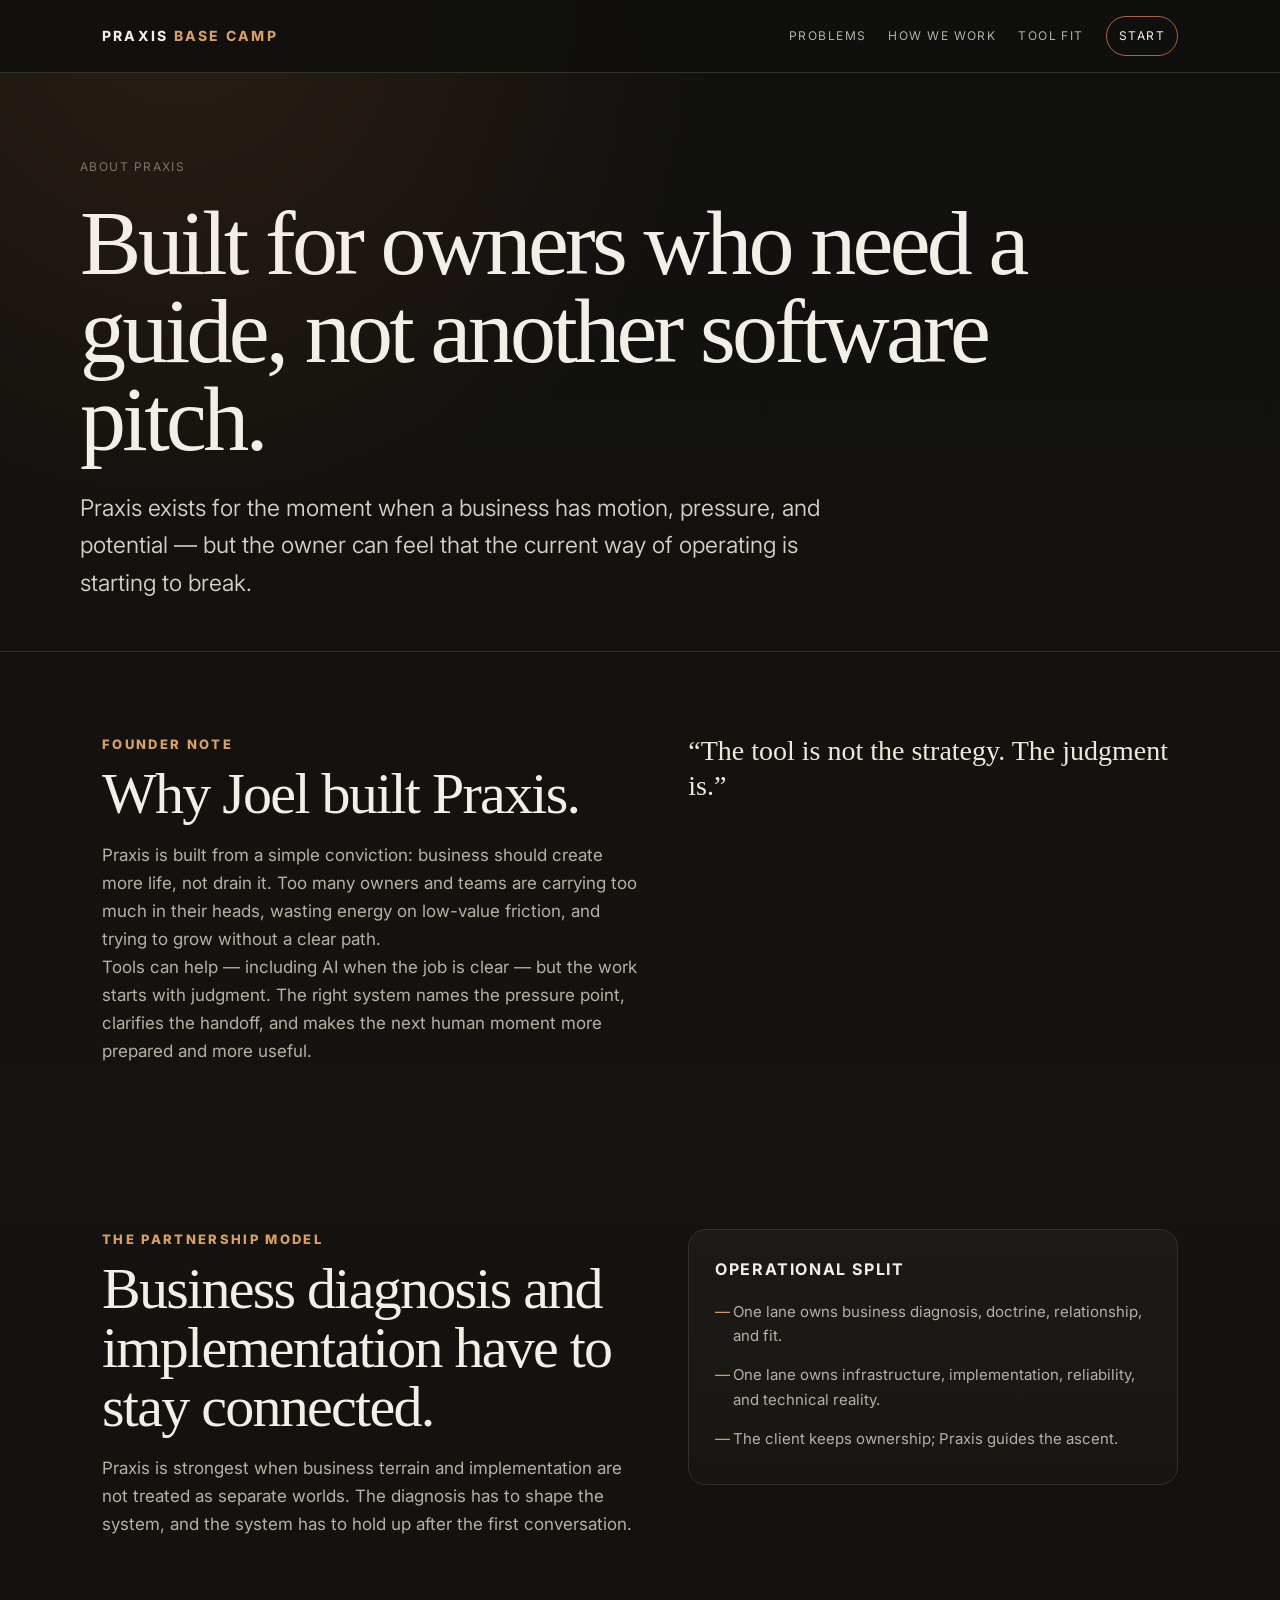
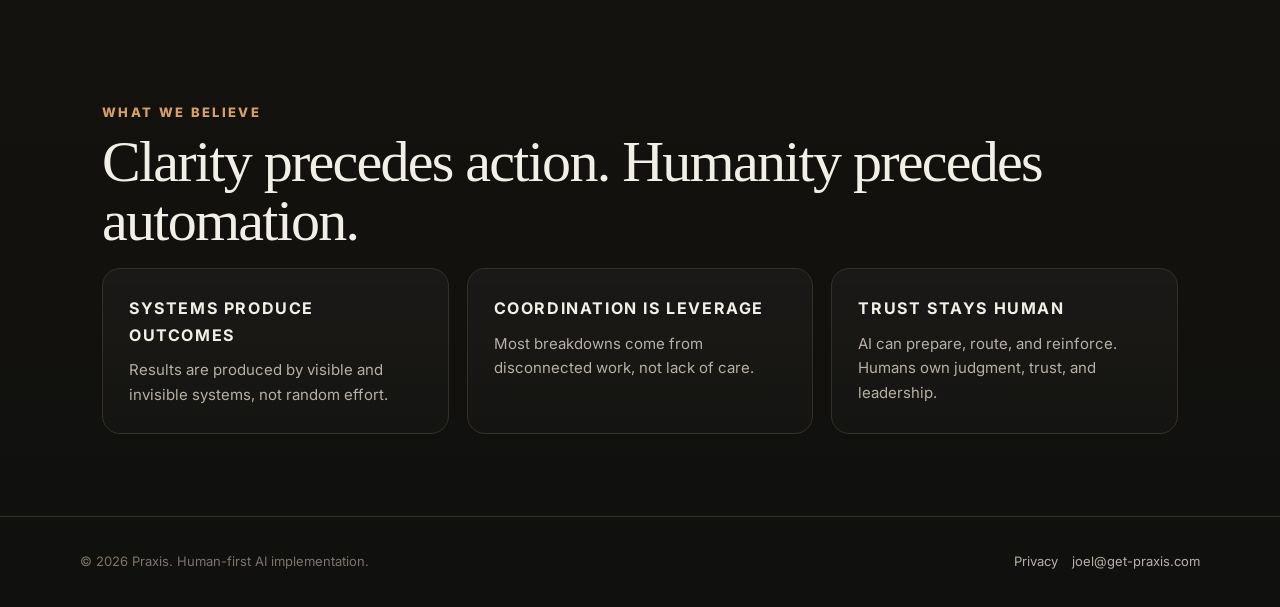
==== commit 6338d6de: "Build Praxis problem pillar site structure" ====
--- a/about.html
+++ b/about.html
@@ -1,4 +1,16 @@
-<!doctype html><html lang="en"><head><meta charset="utf-8"><meta name="viewport" content="width=device-width, initial-scale=1"><title>About Praxis</title><meta name="description" content="Praxis is a business-first implementation partner for owner-led companies that need clarity before tools."><link rel="preconnect" href="https://fonts.googleapis.com"><link rel="preconnect" href="https://fonts.gstatic.com" crossorigin><link href="https://fonts.googleapis.com/css2?family=Inter:wght@300;400;500;600;700;800&display=swap" rel="stylesheet"><link rel="stylesheet" href="/assets/site.css?v=topo-compass-1"></head><body><div class="site"><nav class="nav"><div class="nav-inner"><a class="brand" href="/">PRAXIS <span>BASE CAMP</span></a><button class="menu" aria-label="Menu" onclick="document.querySelector('.links').classList.toggle('open')">Menu</button><div class="links"><a href="/about.html">About</a><a href="/how-we-work.html">How We Work</a><a class="nav-cta" href="/work-with-us.html#chat">Start the diagnostic</a></div></div></nav><main>
+<!doctype html><html lang="en"><head><meta charset="utf-8"><meta name="viewport" content="width=device-width, initial-scale=1"><title>About Praxis — Business First, Tools Second</title><meta name="description" content="Praxis is a business-first implementation partner for owners who need clarity, judgment, and practical systems before more software."><link rel="preconnect" href="https://fonts.googleapis.com"><link rel="preconnect" href="https://fonts.gstatic.com" crossorigin><link href="https://fonts.googleapis.com/css2?family=Inter:wght@300;400;500;600;700;800&display=swap" rel="stylesheet"><link rel="stylesheet" href="/assets/site.css?v=pillars-1">
+<meta data-praxis-seo="true" name="robots" content="index, follow">
+<meta data-praxis-seo="true" name="author" content="Praxis">
+<link data-praxis-seo="true" rel="canonical" href="https://get-praxis.com/about.html">
+<meta data-praxis-seo="true" property="og:type" content="website">
+<meta data-praxis-seo="true" property="og:site_name" content="Praxis">
+<meta data-praxis-seo="true" property="og:title" content="About Praxis — Business First, Tools Second">
+<meta data-praxis-seo="true" property="og:description" content="Praxis is a business-first implementation partner for owners who need clarity, judgment, and practical systems before more software.">
+<meta data-praxis-seo="true" property="og:url" content="https://get-praxis.com/about.html">
+<meta data-praxis-seo="true" name="twitter:card" content="summary">
+<meta data-praxis-seo="true" name="twitter:title" content="About Praxis — Business First, Tools Second">
+<meta data-praxis-seo="true" name="twitter:description" content="Praxis is a business-first implementation partner for owners who need clarity, judgment, and practical systems before more software.">
+</head><body><div class="site"><nav class="nav"><div class="nav-inner"><a class="brand" href="/">PRAXIS <span>BASE CAMP</span></a><button class="menu" aria-label="Menu" onclick="document.querySelector('.links').classList.toggle('open')">Menu</button><div class="links"><a href="/problems.html">Problems</a><a href="/how-we-work.html">How We Work</a><a href="/tool-fit.html">Tool Fit</a><a class="nav-cta" href="/work-with-us.html#chat">Start</a></div></div></nav><main>
 <section class="page-hero wrap"><div class="breadcrumb">About Praxis</div><h1>Built for owners who need a guide, not another software pitch.</h1><p class="lead">Praxis exists for the moment when a business has motion, pressure, and potential — but the owner can feel that the current way of operating is starting to break.</p></section><div class="divider"></div>
 <section class="section"><div class="wrap split"><div><div class="kicker">Founder note</div><h2>Why Joel built Praxis.</h2><p>Praxis is built from a simple conviction: business should create more life, not drain it. Too many owners and teams are carrying too much in their heads, wasting energy on low-value friction, and trying to grow without a clear path.</p><p>Tools can help — including AI when the job is clear — but the work starts with judgment. The right system names the pressure point, clarifies the handoff, and makes the next human moment more prepared and more useful.</p></div><div class="quote">“The tool is not the strategy. The judgment is.”</div></div></section>
 <section class="section alt"><div class="wrap split"><div><div class="kicker">The partnership model</div><h2>Business diagnosis and implementation have to stay connected.</h2><p>Praxis is strongest when business terrain and implementation are not treated as separate worlds. The diagnosis has to shape the system, and the system has to hold up after the first conversation.</p></div><div class="card"><h3>Operational split</h3><ul><li>One lane owns business diagnosis, doctrine, relationship, and fit.</li><li>One lane owns infrastructure, implementation, reliability, and technical reality.</li><li>The client keeps ownership; Praxis guides the ascent.</li></ul></div></div></section>
--- a/assets/site.css
+++ b/assets/site.css
@@ -6,12 +6,14 @@
 *{box-sizing:border-box;margin:0;padding:0} html{scroll-behavior:smooth} body{font-family:var(--sans);background:var(--bg);color:var(--ink);line-height:1.65;-webkit-font-smoothing:antialiased} a{color:inherit}.site{min-height:100vh;background:radial-gradient(circle at 14% 0%,rgba(184,96,60,.16),transparent 34rem),linear-gradient(180deg,#10100e 0%,#15130f 52%,#10100e 100%)}
 .nav{position:sticky;top:0;z-index:20;background:rgba(16,16,14,.9);backdrop-filter:blur(14px);border-bottom:1px solid var(--line)}.nav-inner{max-width:var(--max);margin:0 auto;padding:16px 22px;display:flex;align-items:center;justify-content:space-between;gap:20px}.brand{text-decoration:none;font-weight:750;letter-spacing:.16em;text-transform:uppercase;font-size:14px}.brand span{color:var(--accent2)}.links{display:flex;align-items:center;gap:22px}.links a,.links span{text-decoration:none;color:var(--muted);font-size:12px;letter-spacing:.12em;text-transform:uppercase}.links a:hover{color:var(--ink)}.nav-cta{border:1px solid var(--accent);color:var(--ink)!important;padding:9px 12px;border-radius:999px}.disabled-link{opacity:.62;cursor:not-allowed}.menu{display:none;background:none;border:1px solid var(--line);color:var(--ink);border-radius:8px;padding:8px 10px}
 .wrap{max-width:var(--max);margin:0 auto;padding:0 22px}.hero{padding:112px 22px 88px;max-width:var(--max);margin:0 auto}.home-hero{position:relative;display:grid;grid-template-columns:1fr;gap:34px;align-items:center;margin-top:26px;margin-bottom:34px;padding:72px 54px 48px;border:1px solid rgba(227,188,123,.18);border-radius:32px;overflow:hidden;text-align:center;background:radial-gradient(circle at 16% 88%,rgba(241,147,70,.34),transparent 34%),radial-gradient(circle at 82% 78%,rgba(247,213,94,.42),transparent 33%),radial-gradient(circle at 50% 45%,rgba(209,146,211,.20),transparent 42%),linear-gradient(180deg,#f5f2eb 0%,#ece8df 48%,#f3d8b1 100%);box-shadow:0 34px 110px rgba(0,0,0,.22),0 1px 0 rgba(255,255,255,.7) inset;color:#11131a}.home-hero:before{content:"";position:absolute;inset:16px;border-radius:24px;opacity:.16;background:repeating-radial-gradient(ellipse at 28% 78%,transparent 0 18px,rgba(77,63,51,.38) 19px 20px,transparent 21px 38px),repeating-radial-gradient(ellipse at 70% 72%,transparent 0 24px,rgba(77,63,51,.30) 25px 26px,transparent 27px 52px),repeating-radial-gradient(ellipse at 50% 48%,transparent 0 42px,rgba(77,63,51,.20) 43px 44px,transparent 45px 82px);mask-image:linear-gradient(to bottom,transparent,black 12%,black 84%,transparent);pointer-events:none}.home-hero:after{content:"N";position:absolute;right:44px;bottom:34px;width:138px;height:138px;border-radius:999px;border:1px solid rgba(82,62,44,.25);display:grid;place-items:start center;padding-top:9px;font-size:13px;font-weight:800;letter-spacing:.12em;color:rgba(82,62,44,.34);opacity:.42;background:radial-gradient(circle,transparent 0 31%,rgba(82,62,44,.20) 32% 33%,transparent 34% 100%),conic-gradient(from 45deg,transparent 0 10deg,rgba(82,62,44,.30) 10deg 13deg,transparent 13deg 77deg,rgba(82,62,44,.22) 77deg 80deg,transparent 80deg 100%);box-shadow:0 0 0 28px rgba(255,255,255,.05) inset;pointer-events:none}.home-hero>*{position:relative;z-index:1}.hero-copy{max-width:900px;margin:0 auto}.eyebrow{font-size:12px;letter-spacing:.22em;text-transform:uppercase;color:var(--accent2);font-weight:700;margin-bottom:18px}.home-hero .eyebrow{color:#9a4f2e}.hero h1,.page-hero h1{font-family:var(--serif);font-weight:500;letter-spacing:-.04em;line-height:.96;font-size:clamp(48px,8vw,92px);max-width:960px}.home-hero h1{color:#11131a;margin:0 auto;max-width:880px}.hero h1 em,.page-hero h1 em{font-style:italic;color:var(--accent2)}.lead{font-size:clamp(18px,2.1vw,23px);color:#d7d0c5;max-width:760px;margin-top:26px;font-weight:350}.home-hero .lead{color:#4e514f;margin:24px auto 0;max-width:660px}.hero-actions{display:flex;gap:14px;flex-wrap:wrap;margin-top:34px}.home-hero .hero-actions{justify-content:center}.btn{display:inline-flex;align-items:center;justify-content:center;text-decoration:none;border-radius:999px;padding:13px 18px;font-size:13px;letter-spacing:.12em;text-transform:uppercase;font-weight:700}.btn.primary{background:var(--accent);color:#fff}.btn.secondary{border:1px solid var(--line);color:var(--ink)}.hero-primary{background:linear-gradient(180deg,#f9d998,#e7b95f)!important;color:#17130d!important;padding:15px 22px;box-shadow:0 0 0 1px rgba(255,255,255,.46) inset,0 14px 34px rgba(116,80,29,.22)}.hero-primary:hover{background:linear-gradient(180deg,#ffe5a9,#f0c982)!important;box-shadow:0 0 0 1px rgba(255,255,255,.55) inset,0 18px 44px rgba(116,80,29,.30)}.hero-secondary{color:#3d403e!important;border-color:rgba(30,30,24,.18)!important;background:rgba(255,255,255,.34)}.hero-notes{display:flex;justify-content:center;gap:16px;flex-wrap:wrap;margin-top:18px;color:#79756d;font-size:12px}.hero-notes span+span:before{content:"·";margin-right:16px;color:#a48a69}.hero-card{max-width:820px;width:100%;margin:4px auto 0;background:rgba(255,255,255,.46);border:1px solid rgba(255,255,255,.66);border-radius:24px;padding:18px;color:#121815;box-shadow:0 20px 70px rgba(109,80,48,.16);backdrop-filter:blur(10px);display:grid;grid-template-columns:1fr 1.6fr 1.1fr;gap:16px;text-align:left;align-items:center}.hero-card-top{display:grid;gap:6px;font-size:11px;letter-spacing:.13em;text-transform:uppercase;color:#657071}.hero-card-top b{color:#9a4f2e;font-size:11px}.signal-card{background:rgba(255,255,255,.48);border:1px solid rgba(255,255,255,.58);border-radius:18px;padding:18px}.signal-card small{display:block;text-transform:uppercase;letter-spacing:.16em;color:#9a4f2e;font-weight:800;margin-bottom:8px}.signal-card strong{display:block;font-family:var(--serif);font-size:25px;line-height:1.05;color:#121815;font-weight:500}.signal-card p{color:#4d5657;font-size:14px;line-height:1.5;margin-top:10px}.signal-list{display:grid;gap:10px}.signal-list div{display:flex;align-items:center;gap:10px;color:#313c3d;font-size:14px;font-weight:700}.signal-list span{width:9px;height:9px;border-radius:999px;background:#d99b48;box-shadow:0 0 0 5px rgba(217,155,72,.16)}.btn.disabled{background:#5a5042;color:#d7d0c5;cursor:not-allowed;opacity:.78}.btn:hover{transform:translateY(-1px)}.btn.disabled:hover{transform:none}
-.divider{height:1px;background:var(--line)}.section{padding:82px 0}.section h2{font-family:var(--serif);font-size:clamp(34px,5vw,58px);line-height:1.02;font-weight:500;letter-spacing:-.03em;margin-bottom:18px}.section p{color:var(--muted);font-size:17px;max-width:760px}.grid{display:grid;gap:18px}.grid.three{grid-template-columns:repeat(3,1fr)}.grid.two{grid-template-columns:repeat(2,1fr)}.card{background:linear-gradient(180deg,rgba(255,255,255,.035),rgba(255,255,255,.015));border:1px solid var(--line);border-radius:18px;padding:26px}.card h3{font-size:16px;letter-spacing:.1em;text-transform:uppercase;margin-bottom:10px}.card p,.card li{font-size:15px;color:var(--muted)}.card ul{list-style:none;margin-top:10px}.card li{padding:7px 0 7px 18px;position:relative}.card li:before{content:'—';position:absolute;left:0;color:var(--accent2)}.callout{background:var(--panel);border:1px solid var(--line);border-left:3px solid var(--accent);border-radius:16px;padding:26px;margin-top:24px;color:#d8d1c5}.split{display:grid;grid-template-columns:1fr .9fr;gap:42px;align-items:start}.kicker{font-size:13px;letter-spacing:.18em;text-transform:uppercase;color:var(--accent2);font-weight:800;margin-bottom:8px}.quote{font-family:var(--serif);font-size:28px;line-height:1.24;color:#efe8dc}.page-hero{padding:84px 0 48px}.breadcrumb{color:var(--faint);font-size:12px;letter-spacing:.12em;text-transform:uppercase;margin-bottom:22px}.list{display:grid;gap:12px;margin-top:22px}.list div{border-top:1px solid var(--line);padding-top:14px;color:var(--muted)}.list strong{color:var(--ink)}
+.divider{height:1px;background:var(--line)}.section{padding:82px 0}.section h2{font-family:var(--serif);font-size:clamp(34px,5vw,58px);line-height:1.02;font-weight:500;letter-spacing:-.03em;margin-bottom:18px}.section p{color:var(--muted);font-size:17px;max-width:760px}.grid{display:grid;gap:18px}.grid.three{grid-template-columns:repeat(3,1fr)}.grid.four{grid-template-columns:repeat(4,1fr)}.grid.two{grid-template-columns:repeat(2,1fr)}.card{background:linear-gradient(180deg,rgba(255,255,255,.035),rgba(255,255,255,.015));border:1px solid var(--line);border-radius:18px;padding:26px}.card h3{font-size:16px;letter-spacing:.1em;text-transform:uppercase;margin-bottom:10px}.card p,.card li{font-size:15px;color:var(--muted)}.card ul{list-style:none;margin-top:10px}.card li{padding:7px 0 7px 18px;position:relative}.card li:before{content:'—';position:absolute;left:0;color:var(--accent2)}.callout{background:var(--panel);border:1px solid var(--line);border-left:3px solid var(--accent);border-radius:16px;padding:26px;margin-top:24px;color:#d8d1c5}.split{display:grid;grid-template-columns:1fr .9fr;gap:42px;align-items:start}.kicker{font-size:13px;letter-spacing:.18em;text-transform:uppercase;color:var(--accent2);font-weight:800;margin-bottom:8px}.quote{font-family:var(--serif);font-size:28px;line-height:1.24;color:#efe8dc}.page-hero{padding:84px 0 48px}.breadcrumb{color:var(--faint);font-size:12px;letter-spacing:.12em;text-transform:uppercase;margin-bottom:22px}.list{display:grid;gap:12px;margin-top:22px}.list div{border-top:1px solid var(--line);padding-top:14px;color:var(--muted)}.list strong{color:var(--ink)}
 .rep-panel{background:radial-gradient(circle at 18% 0%,rgba(255,255,255,.82),transparent 34%),linear-gradient(135deg,#eee6d7 0%,#dbe3e4 56%,#c5d1d3 100%);border:1px solid rgba(244,238,229,.72);border-radius:24px;padding:24px;box-shadow:0 34px 100px rgba(0,0,0,.30),0 1px 0 rgba(255,255,255,.6) inset;color:#181510}.rep-panel h2{color:#15120e}.rep-panel p{color:#3f413d}.rep-panel .kicker{color:#8f4d2c}.rep-frame{width:100%;height:620px;border:0;border-radius:16px;background:#d2dcdf;display:block}.rep-placeholder{min-height:620px;border:1px dashed #5a5042;border-radius:16px;display:flex;align-items:center;justify-content:center;padding:30px;text-align:center;color:var(--muted);background:#0b0b0a}.rep-placeholder strong{display:block;color:var(--ink);font-family:var(--serif);font-size:28px;margin-bottom:10px;font-weight:500}.rep-direct-link{position:relative;display:flex;min-height:360px;height:auto;flex-direction:column;align-items:center;justify-content:center;text-align:center;padding:36px;border:1px solid rgba(76,96,101,.28);overflow:hidden;background:radial-gradient(circle at 50% -24%,rgba(255,255,255,.58),transparent 44%),linear-gradient(180deg,#dce7e9 0%,#c4d2d6 100%);box-shadow:0 18px 42px rgba(67,82,83,.18),0 1px 0 rgba(255,255,255,.62) inset}.rep-direct-link:before{content:"";position:absolute;inset:18px;border-radius:14px;opacity:.26;background:repeating-radial-gradient(ellipse at 28% 70%,transparent 0 14px,rgba(44,64,70,.34) 15px 16px,transparent 17px 31px),repeating-radial-gradient(ellipse at 72% 56%,transparent 0 19px,rgba(44,64,70,.25) 20px 21px,transparent 22px 42px),repeating-radial-gradient(ellipse at 48% 42%,transparent 0 32px,rgba(44,64,70,.18) 33px 34px,transparent 35px 62px);mask-image:linear-gradient(to bottom,transparent,black 16%,black 76%,transparent);pointer-events:none}.rep-direct-link:after{content:"N";position:absolute;right:24px;bottom:22px;width:96px;height:96px;border-radius:999px;border:1px solid rgba(44,64,70,.24);display:grid;place-items:start center;padding-top:6px;font-size:10px;font-weight:800;letter-spacing:.1em;color:rgba(44,64,70,.34);opacity:.48;background:radial-gradient(circle,transparent 0 31%,rgba(44,64,70,.19) 32% 33%,transparent 34% 100%),conic-gradient(from 45deg,transparent 0 10deg,rgba(44,64,70,.30) 10deg 13deg,transparent 13deg 77deg,rgba(44,64,70,.22) 77deg 80deg,transparent 80deg 100%);pointer-events:none}.rep-direct-link>*{position:relative;z-index:1}.rep-direct-link p{max-width:620px;color:#344247;margin:0 0 16px}.rep-direct-link strong{display:block;color:#111815;font-family:var(--serif);font-size:32px;font-weight:500;margin-bottom:4px}.basecamp-cta{background:linear-gradient(180deg,#f9d998,#e7b95f);color:#17130d;box-shadow:0 0 0 1px rgba(255,255,255,.46) inset,0 14px 34px rgba(116,80,29,.22)}.basecamp-cta:hover{background:linear-gradient(180deg,#ffe5a9,#f0c982);box-shadow:0 0 0 1px rgba(255,255,255,.55) inset,0 18px 44px rgba(116,80,29,.30)}
 .fallback{margin-top:14px;font-size:14px;color:#505650}.fallback a{color:#7c3f24}
 
 .footer{border-top:1px solid var(--line);padding:34px 22px;color:var(--faint);font-size:13px}.footer-inner{max-width:var(--max);margin:0 auto;display:flex;justify-content:space-between;gap:20px;flex-wrap:wrap}.footer a{color:var(--muted);text-decoration:none;margin-left:14px}.footer a:hover{color:var(--ink)}
-@media(max-width:820px){.links{display:none;position:absolute;top:61px;left:0;right:0;background:#10100e;border-bottom:1px solid var(--line);padding:18px 22px;flex-direction:column;align-items:flex-start}.links.open{display:flex}.menu{display:block}.grid.three,.grid.two,.split{grid-template-columns:1fr}.hero{padding-top:76px}.home-hero{margin-top:18px;padding:52px 24px 34px}.home-hero h1{font-size:clamp(46px,13vw,68px)}.hero-card{grid-template-columns:1fr;text-align:center}.hero-card-top,.signal-list{justify-items:center}.section{padding:60px 0}.rep-frame,.rep-placeholder{height:700px;min-height:700px}.rep-direct-link{height:auto;min-height:420px}.footer-inner{display:block}.footer a{display:inline-block;margin:8px 14px 0 0}}
+@media(max-width:820px){.links{display:none;position:absolute;top:61px;left:0;right:0;background:#10100e;border-bottom:1px solid var(--line);padding:18px 22px;flex-direction:column;align-items:flex-start}.links.open{display:flex}.menu{display:block}.grid.three,.grid.four,.grid.two,.split{grid-template-columns:1fr}.hero{padding-top:76px}.home-hero{margin-top:18px;padding:52px 24px 34px}.home-hero h1{font-size:clamp(46px,13vw,68px)}.hero-card{grid-template-columns:1fr;text-align:center}.hero-card-top,.signal-list{justify-items:center}.section{padding:60px 0}.rep-frame,.rep-placeholder{height:700px;min-height:700px}.rep-direct-link{height:auto;min-height:420px}.footer-inner{display:block}.footer a{display:inline-block;margin:8px 14px 0 0}}
 
 /* Chat iframe scroll containment: keep third-party chatbot focus/auto-scroll inside the embed. */
 .rep-panel{overflow-anchor:none;contain:layout paint}.rep-frame{overscroll-behavior:contain}
+
+.problem-grid a.card{text-decoration:none;color:inherit;display:block}.problem-card{transition:transform .18s ease,border-color .18s ease,background .18s ease}.problem-card:hover{transform:translateY(-3px);border-color:rgba(231,185,95,.55);background:linear-gradient(180deg,rgba(255,255,255,.06),rgba(255,255,255,.025))}.problem-card span{display:inline-block;margin-top:14px;color:var(--accent2);font-size:13px;font-weight:800;letter-spacing:.08em;text-transform:uppercase}.breadcrumb a{color:inherit;text-decoration:none;border-bottom:1px solid rgba(231,185,95,.45)}
